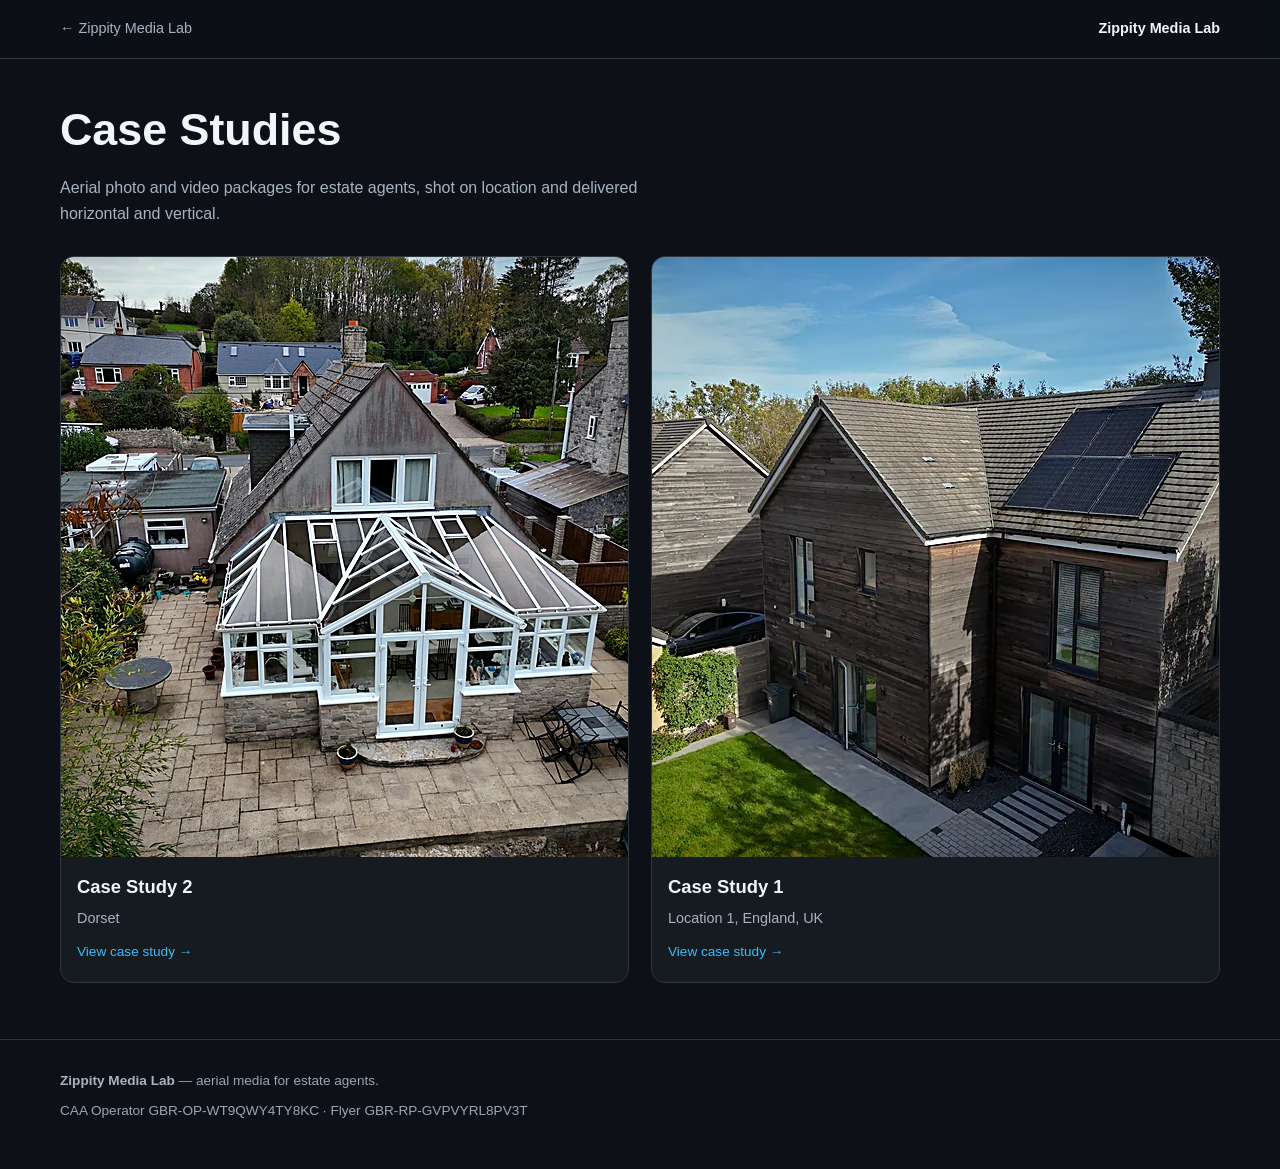
==== case_studies/index.html @ 19aff581 "Move site to Cloudflare Pages with Web3Forms" ====
<!DOCTYPE html>
<html lang="en-GB">
<head>
<meta charset="utf-8">
<meta name="viewport" content="width=device-width, initial-scale=1">
<meta name="color-scheme" content="dark">
<meta name="theme-color" content="#0d1117">
<title>Case Studies &mdash; Zippity Media Lab</title>
<link rel="stylesheet" href="_shared/case-study.css?v=20261110b">
</head>
<body>
<header class="cs-topbar"><div class="cs-wrap cs-topbar-inner"><a class="cs-back" href="../">&larr; Zippity Media Lab</a><span class="cs-brand">Zippity Media Lab</span></div></header>
<main class="cs-wrap">
<h1 class="cs-page-title">Case Studies</h1>
<p class="cs-page-lead">Aerial photo and video packages for estate agents, shot on location and delivered horizontal and vertical.</p>
<div class="cs-cards"><a class="cs-card" href="case-study-2/">
  <img src="case-study-2/images/conservatory/web/case-study-2-conservatory.webp" srcset="case-study-2/images/conservatory/web/case-study-2-conservatory.webp 800w, case-study-2/images/conservatory/web/case-study-2-conservatory-1920.webp 1920w" sizes="(max-width: 700px) 100vw, 33vw" alt="View of the custom built conservatory" width="800" height="600" loading="lazy" decoding="async">
  <div class="cs-card-body"><h2>Case Study 2</h2><p>Dorset</p><span>View case study &rarr;</span></div>
</a><a class="cs-card" href="case-study-1/">
  <img src="case-study-1/images/back/web/case-study-1-back.webp" srcset="case-study-1/images/back/web/case-study-1-back.webp 800w, case-study-1/images/back/web/case-study-1-back-1920.webp 1920w" sizes="(max-width: 700px) 100vw, 33vw" alt="Close aerial view of the rear elevation and garden" width="800" height="600" loading="lazy" decoding="async">
  <div class="cs-card-body"><h2>Case Study 1</h2><p>Location 1, England, UK</p><span>View case study &rarr;</span></div>
</a></div>
</main>
<footer class="cs-footer"><div class="cs-wrap"><p><strong>Zippity Media Lab</strong> &mdash; aerial media for estate agents.</p><p>CAA Operator GBR-OP-WT9QWY4TY8KC &middot; Flyer GBR-RP-GVPVYRL8PV3T</p></div></footer>
</body>
</html>
---- case_studies/_shared/case-study.css ----
:root{--bg:#0d1117;--card:#161b22;--card-hover:#21262d;--border:#30363d;--blue:#2f81f7;--cyan:#38bdf8;--text:#f0f6fc;--muted:#a8b3c1;--faint:#9aa5b1;--max:1200px;--radius:14px}
*{box-sizing:border-box}
html{scroll-behavior:smooth}
body{margin:0;background:var(--bg);color:var(--text);font-family:-apple-system,BlinkMacSystemFont,"Segoe UI",Roboto,Helvetica,Arial,sans-serif;line-height:1.65;-webkit-font-smoothing:antialiased}
img{display:block;max-width:100%}
a{color:var(--cyan)}
.cs-wrap{width:100%;max-width:var(--max);margin:0 auto;padding:0 20px}
.cs-topbar{position:sticky;top:0;z-index:20;background:rgba(13,17,23,.84);backdrop-filter:blur(10px);border-bottom:1px solid var(--border)}
.cs-topbar-inner{display:flex;align-items:center;justify-content:space-between;gap:16px;min-height:58px}
.cs-back,.cs-brand{font-size:.9rem;text-decoration:none}
.cs-back{color:var(--muted)}
.cs-back:hover{color:var(--text)}
.cs-brand{color:var(--text);font-weight:700}
.cs-hero{position:relative;max-width:100%;height:clamp(180px,26vw,300px);margin:24px auto;border:1px solid var(--border);border-radius:var(--radius);overflow:hidden;background:#05080c;box-shadow:0 24px 60px -30px rgba(0,0,0,.9)}
.cs-hero>img{width:100%;height:100%;object-fit:cover;object-position:var(--hero-pos,center);transform-origin:center;animation:cs-drift 26s ease-in-out infinite alternate}
.cs-hero::before{content:"";position:absolute;inset:0;z-index:1;pointer-events:none;background:radial-gradient(120% 95% at 50% 38%,transparent 42%,rgba(4,7,11,.5) 100%)}
.cs-hero::after{content:"";position:absolute;inset:0;z-index:1;pointer-events:none;background:linear-gradient(to top,rgba(8,11,15,.96),rgba(8,11,15,.35) 48%,rgba(8,11,15,0))}
.cs-hero-text{position:absolute;left:0;right:0;bottom:0;z-index:2;padding:clamp(16px,3.2vw,30px)}
@keyframes cs-drift{from{transform:scale(1.02)}to{transform:scale(1.08)}}
.cs-kicker{margin:0 0 6px;color:var(--cyan);font-size:.75rem;font-weight:700;letter-spacing:.14em;text-transform:uppercase}
.cs-hero h1{margin:0;font-size:clamp(1.5rem,3.6vw,2.4rem);line-height:1.1}
.cs-meta{margin:10px 0 0;color:var(--muted);font-size:.95rem}
.cs-intro{max-width:70ch;margin:28px auto 8px;color:var(--muted);font-size:1.05rem}
.cs-section{margin:44px 0}
.cs-section h2{margin:0 0 10px;font-size:clamp(1.3rem,2.4vw,1.8rem)}
.cs-prose{max-width:70ch;color:var(--muted)}
.cs-prose p{margin:0 0 12px}
.cs-grid{display:grid;grid-template-columns:repeat(auto-fit,minmax(280px,1fr));gap:22px;margin-top:20px}
.cs-figure{margin:0;background:var(--card);border:1px solid var(--border);border-radius:var(--radius);overflow:hidden}
.cs-zoom{position:relative;display:block;width:100%;padding:0;border:0;background:#0a0e14;cursor:zoom-in;overflow:hidden;line-height:0;touch-action:manipulation;user-select:none;-webkit-user-select:none}
.cs-zoom:focus-visible{outline:3px solid var(--cyan);outline-offset:-3px}
.cs-zoom>img{width:100%;aspect-ratio:4/3;object-fit:cover;display:block}
.cs-zoom-full{position:absolute;inset:0;width:100%;height:100%;object-fit:cover;transform-origin:0 0;opacity:0;visibility:hidden;pointer-events:none;will-change:transform}
.cs-zoom.is-zoomed{cursor:zoom-out;touch-action:none}
.cs-zoom.is-zoomed .cs-zoom-full{opacity:1;visibility:visible}
.cs-figure figcaption{display:flex;align-items:baseline;justify-content:space-between;gap:10px;padding:12px 15px;font-size:.9rem}
.cs-cap{color:var(--text);font-weight:600}
.cs-hint{color:var(--faint);font-size:.78rem;white-space:nowrap}
.cs-social{border-top:1px solid var(--border)}
.cs-social summary{cursor:pointer;padding:11px 15px;color:var(--muted);font-size:.85rem;list-style:none}
.cs-social summary::-webkit-details-marker{display:none}
.cs-social summary::before{content:"+";display:inline-block;width:1em;margin-right:7px;color:var(--cyan);font-weight:700}
.cs-social[open] summary::before{content:"-"}
.cs-social-grid{display:grid;grid-template-columns:repeat(3,minmax(0,1fr));gap:10px;padding:0 15px 15px}
.cs-social-item{display:flex;flex-direction:column;gap:6px;width:100%;padding:0;border:0;background:none;color:var(--muted);text-align:center;text-decoration:none;font:inherit;font-size:.72rem;line-height:1.3;cursor:pointer;appearance:none}
.cs-social-item:focus-visible{outline:2px solid var(--cyan);outline-offset:2px;border-radius:8px}
.cs-social-item img{width:100%;height:150px;object-fit:contain;background:#0a0e14;border:1px solid var(--border);border-radius:8px;transition:border-color .2s ease}
.cs-social-item:hover img{border-color:var(--cyan)}
.cs-social-item .cs-social-tag{display:inline-block;align-self:center;padding:1px 6px;border-radius:4px;background:var(--card-hover);color:var(--cyan);font-weight:700;font-size:.68rem}
.cs-actions{margin:24px 0 0}
.cs-btn{display:inline-flex;flex-direction:column;gap:2px;padding:13px 20px;border-radius:10px;background:linear-gradient(135deg,var(--blue),#1d4ed8);color:#fff;text-decoration:none;font-weight:600;box-shadow:0 10px 28px -12px rgba(47,129,247,.8)}
.cs-btn:hover{filter:brightness(1.08)}
.cs-btn-meta{font-size:.75rem;font-weight:400;color:rgba(255,255,255,.82)}
.cs-videos{display:grid;gap:26px}
.cs-video{margin:0;padding:18px;border:1px solid var(--border);border-radius:var(--radius);background:var(--card)}
.cs-video-row{display:flex;flex-wrap:wrap;gap:20px;align-items:flex-start}
.cs-video-frame{flex:1 1 380px;min-width:0}
.cs-video-frame.cs-phone{flex:0 0 260px;max-width:260px}
.cs-video-embed{display:block;width:100%;height:auto;aspect-ratio:16/9;border:0;border-radius:10px;background:#000}
.cs-video-frame.cs-phone .cs-video-embed{aspect-ratio:9/16}
.cs-video figcaption{margin-top:12px;color:var(--muted);font-size:.9rem}
.cs-video figcaption strong{color:var(--text)}
.cs-modal{position:fixed;inset:0;z-index:200;display:flex;align-items:center;justify-content:center;padding:20px;background:rgba(3,6,10,.93)}
.cs-modal[hidden]{display:none}
.cs-modal-panel{position:relative;display:flex;flex-direction:column;align-items:center;gap:12px;max-width:min(94vw,1200px);max-height:92vh;padding:16px;border:1px solid var(--border);border-radius:var(--radius);background:var(--card);box-shadow:0 30px 80px -20px rgba(0,0,0,.9);overflow:auto}
.cs-modal-media{display:block;max-width:100%;max-height:76vh;width:auto;height:auto;border-radius:8px;background:#000}
.cs-modal [hidden]{display:none!important}
.cs-modal-close{position:fixed;top:18px;right:18px;z-index:2;width:44px;height:44px;border-radius:50%;border:1px solid var(--border);background:rgba(13,17,23,.86);color:var(--text);font-size:1.6rem;line-height:1;cursor:pointer}
.cs-modal-close:hover{border-color:var(--cyan)}
.cs-modal-cap{margin:0;max-width:70ch;color:var(--muted);font-size:.9rem;text-align:center}
.cs-modal-dl{color:var(--cyan);font-size:.85rem}
body.cs-modal-open{overflow:hidden}
.cs-footer{margin-top:56px;padding:30px 0 40px;border-top:1px solid var(--border);color:var(--faint);font-size:.85rem}
.cs-footer p{margin:0 0 7px}
.cs-footer strong{color:var(--muted)}
.cs-cards{display:grid;grid-template-columns:repeat(auto-fit,minmax(280px,1fr));gap:22px;margin:28px 0 10px}
.cs-card{display:flex;flex-direction:column;overflow:hidden;border:1px solid var(--border);border-radius:var(--radius);background:var(--card);color:var(--text);text-decoration:none;transition:border-color .2s ease,transform .2s ease}
.cs-card:hover{border-color:var(--cyan);transform:translateY(-2px)}
.cs-card img{width:100%;aspect-ratio:4/3;object-fit:cover}
.cs-card-body{padding:15px 16px 18px}
.cs-card-body h2{margin:0 0 5px;font-size:1.15rem}
.cs-card-body p{margin:0;color:var(--muted);font-size:.9rem}
.cs-card-body span{display:inline-block;margin-top:10px;color:var(--cyan);font-size:.85rem}
.cs-page-title{font-size:clamp(1.9rem,4vw,2.8rem);margin:34px 0 8px}
.cs-page-lead{max-width:65ch;color:var(--muted);margin:0 0 10px}
@media (max-width:560px){.cs-hint{display:none}.cs-video-frame.cs-phone{flex:1 1 auto;max-width:none;width:70%;margin:0 auto}.cs-modal{padding:12px}.cs-modal-media{max-height:70vh}.cs-modal-close{top:10px;right:10px}}
@media (prefers-reduced-motion:reduce){html{scroll-behavior:auto}.cs-card{transition:none}.cs-hero>img{animation:none}}

#cs-dl-modal{z-index:300}
#cs-dl-modal[hidden]{display:none!important}
#cs-dl-modal:not([hidden]){display:flex!important;align-items:center;justify-content:center}
#cs-dl-modal .cs-modal-panel{max-width:520px;text-align:center;padding:28px 24px}

#cs-dl-modal:not([hidden]){display:flex!important;align-items:center;justify-content:center;position:fixed;inset:0;background:rgba(3,6,10,.93)}
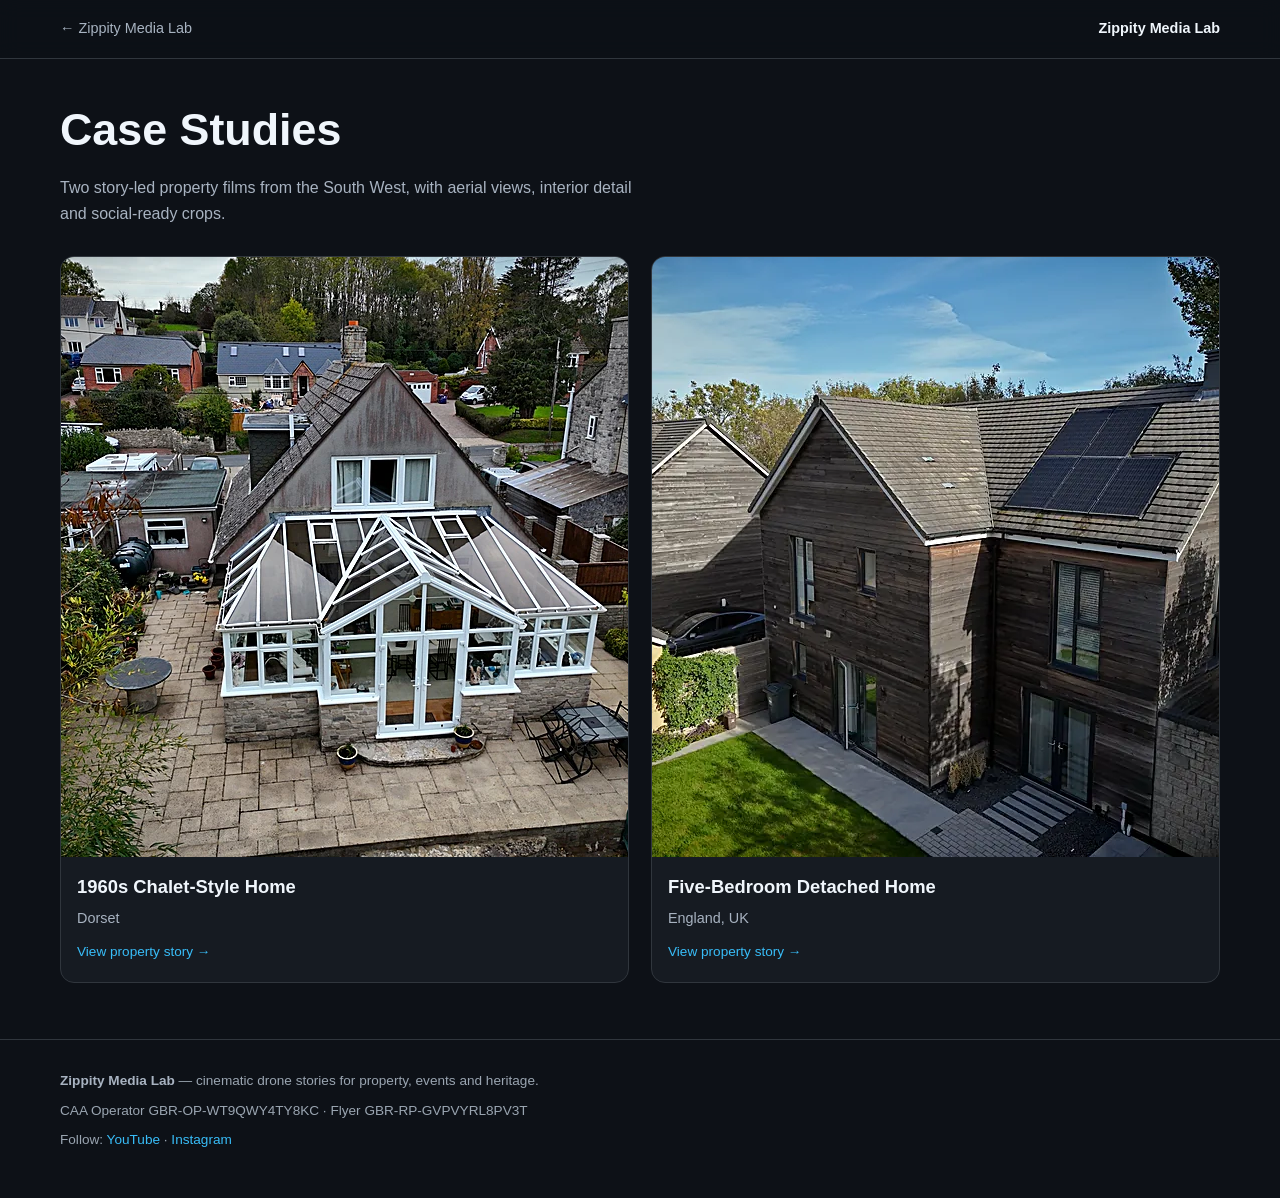
==== commit 907d1c84: "Changing copy to reflect business refocus" ====
--- a/case_studies/index.html
+++ b/case_studies/index.html
@@ -5,22 +5,37 @@
 <meta name="viewport" content="width=device-width, initial-scale=1">
 <meta name="color-scheme" content="dark">
 <meta name="theme-color" content="#0d1117">
-<title>Case Studies &mdash; Zippity Media Lab</title>
-<link rel="stylesheet" href="_shared/case-study.css?v=20261110b">
+<meta name="description" content="Two property films from the South West: a five-bedroom detached home and a 1960s chalet-style home in Dorset. See the aerial, interior and social edits.">
+<meta name="robots" content="index, follow, max-image-preview:large">
+<link rel="canonical" href="https://zippitymedialab.com/case_studies/">
+<meta property="og:type" content="website">
+<meta property="og:site_name" content="Zippity Media Lab">
+<meta property="og:locale" content="en_GB">
+<meta property="og:url" content="https://zippitymedialab.com/case_studies/">
+<meta property="og:title" content="Property Case Studies | Zippity Media Lab">
+<meta property="og:description" content="Two property films from the South West: a five-bedroom detached home and a 1960s chalet-style home in Dorset. See the aerial, interior and social edits.">
+<meta property="og:image" content="https://zippitymedialab.com/case_studies/case-study-2/images/conservatory/web/case-study-2-conservatory-1920.webp">
+<meta property="og:image:alt" content="Aerial view of a 1960s chalet-style home and its conservatory in Dorset">
+<meta name="twitter:card" content="summary_large_image">
+<meta name="twitter:title" content="Property Case Studies | Zippity Media Lab">
+<meta name="twitter:description" content="Two property films from the South West: a five-bedroom detached home and a 1960s chalet-style home in Dorset.">
+<meta name="twitter:image" content="https://zippitymedialab.com/case_studies/case-study-2/images/conservatory/web/case-study-2-conservatory-1920.webp">
+<title>Property Case Studies | Zippity Media Lab</title>
+<link rel="stylesheet" href="_shared/case-study.css?v=20261118a">
 </head>
 <body>
 <header class="cs-topbar"><div class="cs-wrap cs-topbar-inner"><a class="cs-back" href="../">&larr; Zippity Media Lab</a><span class="cs-brand">Zippity Media Lab</span></div></header>
 <main class="cs-wrap">
 <h1 class="cs-page-title">Case Studies</h1>
-<p class="cs-page-lead">Aerial photo and video packages for estate agents, shot on location and delivered horizontal and vertical.</p>
+<p class="cs-page-lead">Two story-led property films from the South West, with aerial views, interior detail and social-ready crops.</p>
 <div class="cs-cards"><a class="cs-card" href="case-study-2/">
-  <img src="case-study-2/images/conservatory/web/case-study-2-conservatory.webp" srcset="case-study-2/images/conservatory/web/case-study-2-conservatory.webp 800w, case-study-2/images/conservatory/web/case-study-2-conservatory-1920.webp 1920w" sizes="(max-width: 700px) 100vw, 33vw" alt="View of the custom built conservatory" width="800" height="600" loading="lazy" decoding="async">
-  <div class="cs-card-body"><h2>Case Study 2</h2><p>Dorset</p><span>View case study &rarr;</span></div>
+  <img src="case-study-2/images/conservatory/web/case-study-2-conservatory.webp" srcset="case-study-2/images/conservatory/web/case-study-2-conservatory.webp 800w, case-study-2/images/conservatory/web/case-study-2-conservatory-1920.webp 1920w" sizes="(max-width: 700px) 100vw, 33vw" alt="View of the custom-built conservatory" width="800" height="600" loading="lazy" decoding="async">
+  <div class="cs-card-body"><h2>1960s Chalet-Style Home</h2><p>Dorset</p><span>View property story &rarr;</span></div>
 </a><a class="cs-card" href="case-study-1/">
   <img src="case-study-1/images/back/web/case-study-1-back.webp" srcset="case-study-1/images/back/web/case-study-1-back.webp 800w, case-study-1/images/back/web/case-study-1-back-1920.webp 1920w" sizes="(max-width: 700px) 100vw, 33vw" alt="Close aerial view of the rear elevation and garden" width="800" height="600" loading="lazy" decoding="async">
-  <div class="cs-card-body"><h2>Case Study 1</h2><p>Location 1, England, UK</p><span>View case study &rarr;</span></div>
+  <div class="cs-card-body"><h2>Five-Bedroom Detached Home</h2><p>England, UK</p><span>View property story &rarr;</span></div>
 </a></div>
 </main>
-<footer class="cs-footer"><div class="cs-wrap"><p><strong>Zippity Media Lab</strong> &mdash; aerial media for estate agents.</p><p>CAA Operator GBR-OP-WT9QWY4TY8KC &middot; Flyer GBR-RP-GVPVYRL8PV3T</p></div></footer>
+<footer class="cs-footer"><div class="cs-wrap"><p><strong>Zippity Media Lab</strong> &mdash; cinematic drone stories for property, events and heritage.</p><p>CAA Operator GBR-OP-WT9QWY4TY8KC &middot; Flyer GBR-RP-GVPVYRL8PV3T</p><p class="cs-social-links">Follow: <a href="https://www.youtube.com/@ZippityMediaLab" target="_blank" rel="noopener" aria-label="Zippity Media Lab on YouTube (opens in a new tab)">YouTube</a> <span aria-hidden="true">&middot;</span> <a href="https://www.instagram.com/zippitymedialab/" target="_blank" rel="noopener" aria-label="Zippity Media Lab on Instagram (opens in a new tab)">Instagram</a></p></div></footer>
 </body>
 </html>
--- a/case_studies/_shared/case-study.css
+++ b/case_studies/_shared/case-study.css
@@ -73,6 +73,9 @@
 .cs-footer{margin-top:56px;padding:30px 0 40px;border-top:1px solid var(--border);color:var(--faint);font-size:.85rem}
 .cs-footer p{margin:0 0 7px}
 .cs-footer strong{color:var(--muted)}
+.cs-footer a{color:var(--cyan);text-decoration:none}
+.cs-footer a:hover{text-decoration:underline}
+.cs-social-links{margin-top:10px}
 .cs-cards{display:grid;grid-template-columns:repeat(auto-fit,minmax(280px,1fr));gap:22px;margin:28px 0 10px}
 .cs-card{display:flex;flex-direction:column;overflow:hidden;border:1px solid var(--border);border-radius:var(--radius);background:var(--card);color:var(--text);text-decoration:none;transition:border-color .2s ease,transform .2s ease}
 .cs-card:hover{border-color:var(--cyan);transform:translateY(-2px)}
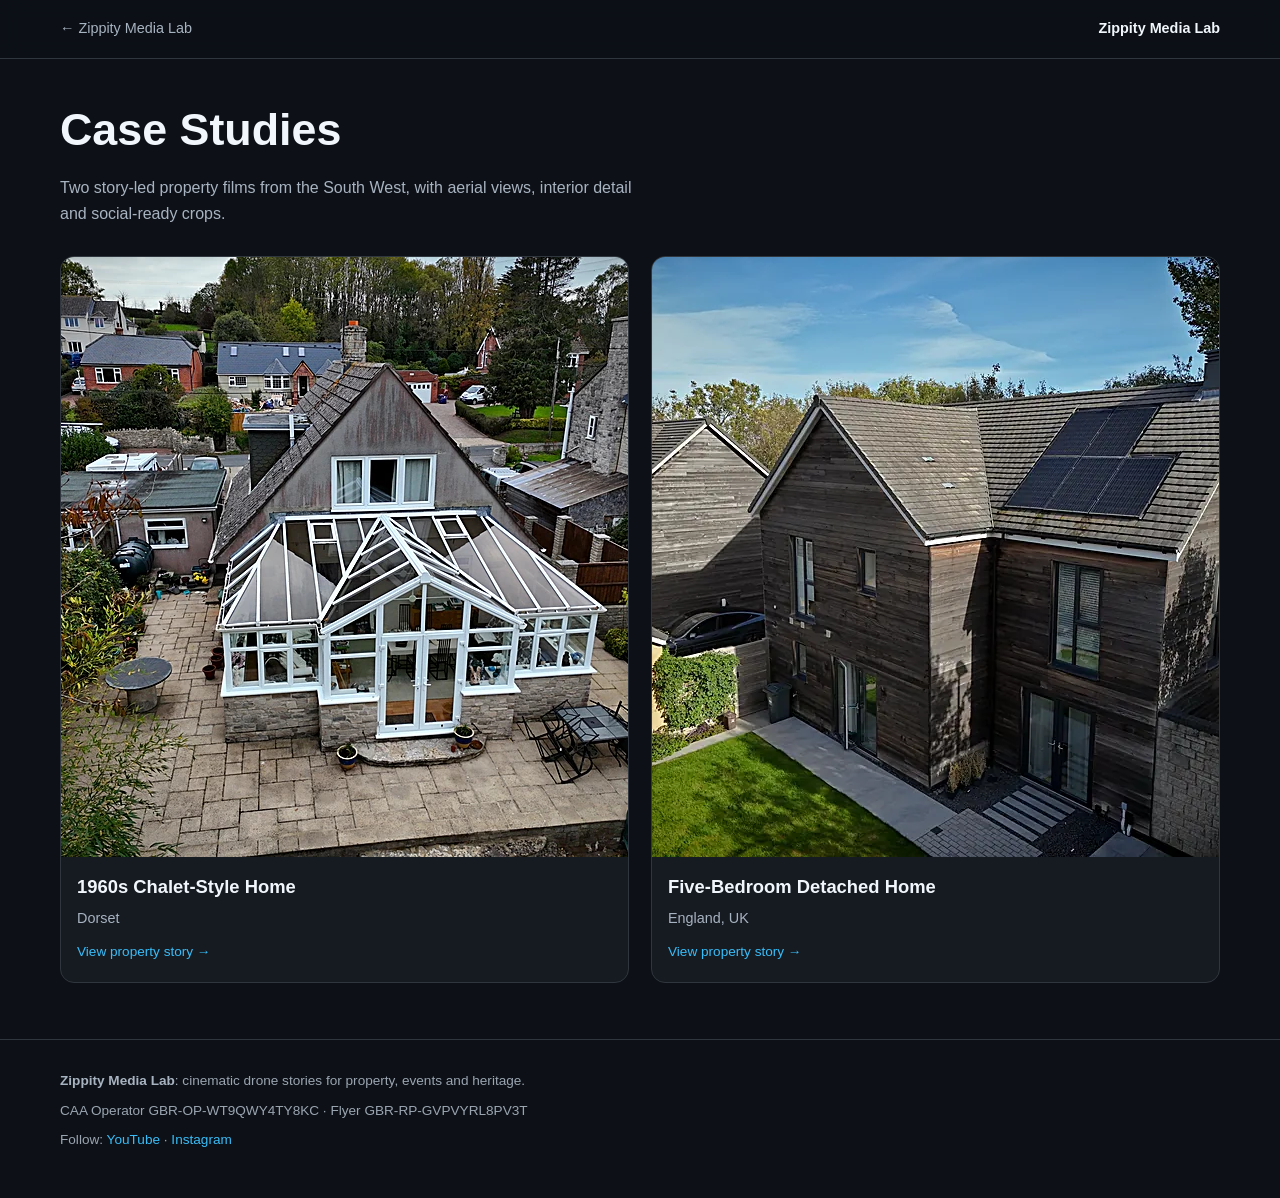
==== commit 3937bd6c: "Refactor code structure for improved readability and maintainability" ====
--- a/case_studies/index.html
+++ b/case_studies/index.html
@@ -36,6 +36,6 @@
   <div class="cs-card-body"><h2>Five-Bedroom Detached Home</h2><p>England, UK</p><span>View property story &rarr;</span></div>
 </a></div>
 </main>
-<footer class="cs-footer"><div class="cs-wrap"><p><strong>Zippity Media Lab</strong> &mdash; cinematic drone stories for property, events and heritage.</p><p>CAA Operator GBR-OP-WT9QWY4TY8KC &middot; Flyer GBR-RP-GVPVYRL8PV3T</p><p class="cs-social-links">Follow: <a href="https://www.youtube.com/@ZippityMediaLab" target="_blank" rel="noopener" aria-label="Zippity Media Lab on YouTube (opens in a new tab)">YouTube</a> <span aria-hidden="true">&middot;</span> <a href="https://www.instagram.com/zippitymedialab/" target="_blank" rel="noopener" aria-label="Zippity Media Lab on Instagram (opens in a new tab)">Instagram</a></p></div></footer>
+<footer class="cs-footer"><div class="cs-wrap"><p><strong>Zippity Media Lab</strong>: cinematic drone stories for property, events and heritage.</p><p>CAA Operator GBR-OP-WT9QWY4TY8KC &middot; Flyer GBR-RP-GVPVYRL8PV3T</p><p class="cs-social-links">Follow: <a href="https://www.youtube.com/@ZippityMediaLab" target="_blank" rel="noopener" aria-label="Zippity Media Lab on YouTube (opens in a new tab)">YouTube</a> <span aria-hidden="true">&middot;</span> <a href="https://www.instagram.com/zippitymedialab/" target="_blank" rel="noopener" aria-label="Zippity Media Lab on Instagram (opens in a new tab)">Instagram</a></p></div></footer>
 </body>
 </html>
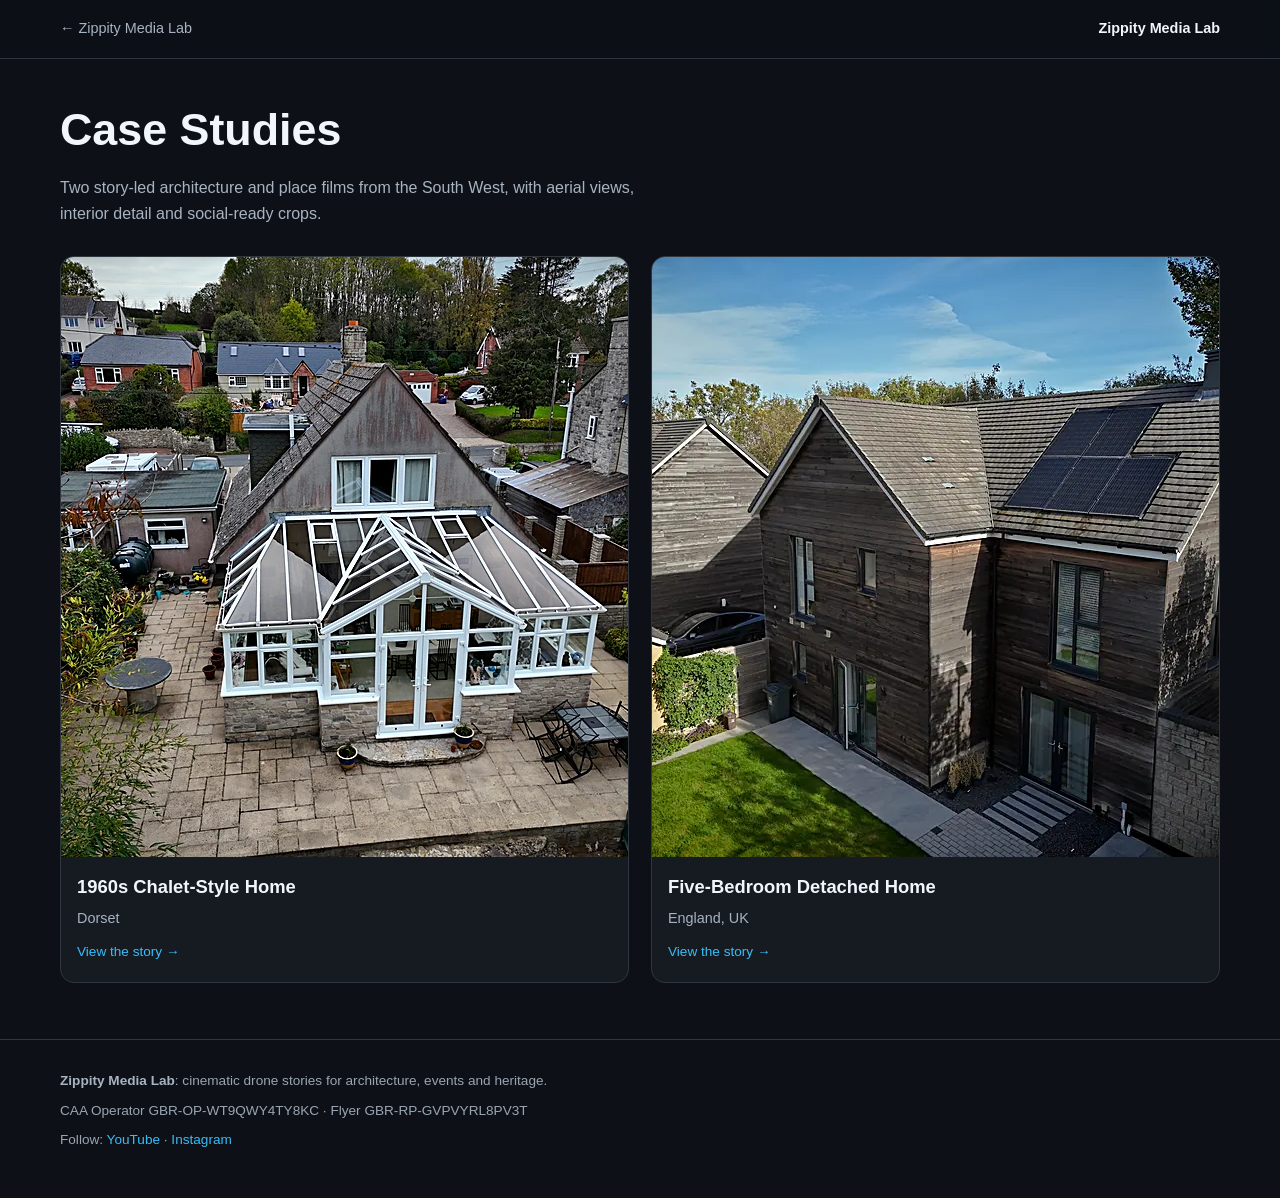
==== commit acc5e518: "Update metadata and descriptions for architecture and place focus across multiple case studies" ====
--- a/case_studies/index.html
+++ b/case_studies/index.html
@@ -5,37 +5,37 @@
 <meta name="viewport" content="width=device-width, initial-scale=1">
 <meta name="color-scheme" content="dark">
 <meta name="theme-color" content="#0d1117">
-<meta name="description" content="Two property films from the South West: a five-bedroom detached home and a 1960s chalet-style home in Dorset. See the aerial, interior and social edits.">
+<meta name="description" content="Two architecture and place films from the South West: a five-bedroom detached home and a 1960s chalet-style home in Dorset. See the aerial, interior and social edits.">
 <meta name="robots" content="index, follow, max-image-preview:large">
 <link rel="canonical" href="https://zippitymedialab.com/case_studies/">
 <meta property="og:type" content="website">
 <meta property="og:site_name" content="Zippity Media Lab">
 <meta property="og:locale" content="en_GB">
 <meta property="og:url" content="https://zippitymedialab.com/case_studies/">
-<meta property="og:title" content="Property Case Studies | Zippity Media Lab">
-<meta property="og:description" content="Two property films from the South West: a five-bedroom detached home and a 1960s chalet-style home in Dorset. See the aerial, interior and social edits.">
+<meta property="og:title" content="Architecture &amp; Place Case Studies | Zippity Media Lab">
+<meta property="og:description" content="Two architecture and place films from the South West: a five-bedroom detached home and a 1960s chalet-style home in Dorset. See the aerial, interior and social edits.">
 <meta property="og:image" content="https://zippitymedialab.com/case_studies/case-study-2/images/conservatory/web/case-study-2-conservatory-1920.webp">
 <meta property="og:image:alt" content="Aerial view of a 1960s chalet-style home and its conservatory in Dorset">
 <meta name="twitter:card" content="summary_large_image">
-<meta name="twitter:title" content="Property Case Studies | Zippity Media Lab">
-<meta name="twitter:description" content="Two property films from the South West: a five-bedroom detached home and a 1960s chalet-style home in Dorset.">
+<meta name="twitter:title" content="Architecture &amp; Place Case Studies | Zippity Media Lab">
+<meta name="twitter:description" content="Two architecture and place films from the South West: a five-bedroom detached home and a 1960s chalet-style home in Dorset.">
 <meta name="twitter:image" content="https://zippitymedialab.com/case_studies/case-study-2/images/conservatory/web/case-study-2-conservatory-1920.webp">
-<title>Property Case Studies | Zippity Media Lab</title>
+<title>Architecture &amp; Place Case Studies | Zippity Media Lab</title>
 <link rel="stylesheet" href="_shared/case-study.css?v=20261118a">
 </head>
 <body>
 <header class="cs-topbar"><div class="cs-wrap cs-topbar-inner"><a class="cs-back" href="../">&larr; Zippity Media Lab</a><span class="cs-brand">Zippity Media Lab</span></div></header>
 <main class="cs-wrap">
 <h1 class="cs-page-title">Case Studies</h1>
-<p class="cs-page-lead">Two story-led property films from the South West, with aerial views, interior detail and social-ready crops.</p>
+<p class="cs-page-lead">Two story-led architecture and place films from the South West, with aerial views, interior detail and social-ready crops.</p>
 <div class="cs-cards"><a class="cs-card" href="case-study-2/">
   <img src="case-study-2/images/conservatory/web/case-study-2-conservatory.webp" srcset="case-study-2/images/conservatory/web/case-study-2-conservatory.webp 800w, case-study-2/images/conservatory/web/case-study-2-conservatory-1920.webp 1920w" sizes="(max-width: 700px) 100vw, 33vw" alt="View of the custom-built conservatory" width="800" height="600" loading="lazy" decoding="async">
-  <div class="cs-card-body"><h2>1960s Chalet-Style Home</h2><p>Dorset</p><span>View property story &rarr;</span></div>
+  <div class="cs-card-body"><h2>1960s Chalet-Style Home</h2><p>Dorset</p><span>View the story &rarr;</span></div>
 </a><a class="cs-card" href="case-study-1/">
   <img src="case-study-1/images/back/web/case-study-1-back.webp" srcset="case-study-1/images/back/web/case-study-1-back.webp 800w, case-study-1/images/back/web/case-study-1-back-1920.webp 1920w" sizes="(max-width: 700px) 100vw, 33vw" alt="Close aerial view of the rear elevation and garden" width="800" height="600" loading="lazy" decoding="async">
-  <div class="cs-card-body"><h2>Five-Bedroom Detached Home</h2><p>England, UK</p><span>View property story &rarr;</span></div>
+  <div class="cs-card-body"><h2>Five-Bedroom Detached Home</h2><p>England, UK</p><span>View the story &rarr;</span></div>
 </a></div>
 </main>
-<footer class="cs-footer"><div class="cs-wrap"><p><strong>Zippity Media Lab</strong>: cinematic drone stories for property, events and heritage.</p><p>CAA Operator GBR-OP-WT9QWY4TY8KC &middot; Flyer GBR-RP-GVPVYRL8PV3T</p><p class="cs-social-links">Follow: <a href="https://www.youtube.com/@ZippityMediaLab" target="_blank" rel="noopener" aria-label="Zippity Media Lab on YouTube (opens in a new tab)">YouTube</a> <span aria-hidden="true">&middot;</span> <a href="https://www.instagram.com/zippitymedialab/" target="_blank" rel="noopener" aria-label="Zippity Media Lab on Instagram (opens in a new tab)">Instagram</a></p></div></footer>
+<footer class="cs-footer"><div class="cs-wrap"><p><strong>Zippity Media Lab</strong>: cinematic drone stories for architecture, events and heritage.</p><p>CAA Operator GBR-OP-WT9QWY4TY8KC &middot; Flyer GBR-RP-GVPVYRL8PV3T</p><p class="cs-social-links">Follow: <a href="https://www.youtube.com/@ZippityMediaLab" target="_blank" rel="noopener" aria-label="Zippity Media Lab on YouTube (opens in a new tab)">YouTube</a> <span aria-hidden="true">&middot;</span> <a href="https://www.instagram.com/zippitymedialab/" target="_blank" rel="noopener" aria-label="Zippity Media Lab on Instagram (opens in a new tab)">Instagram</a></p></div></footer>
 </body>
 </html>
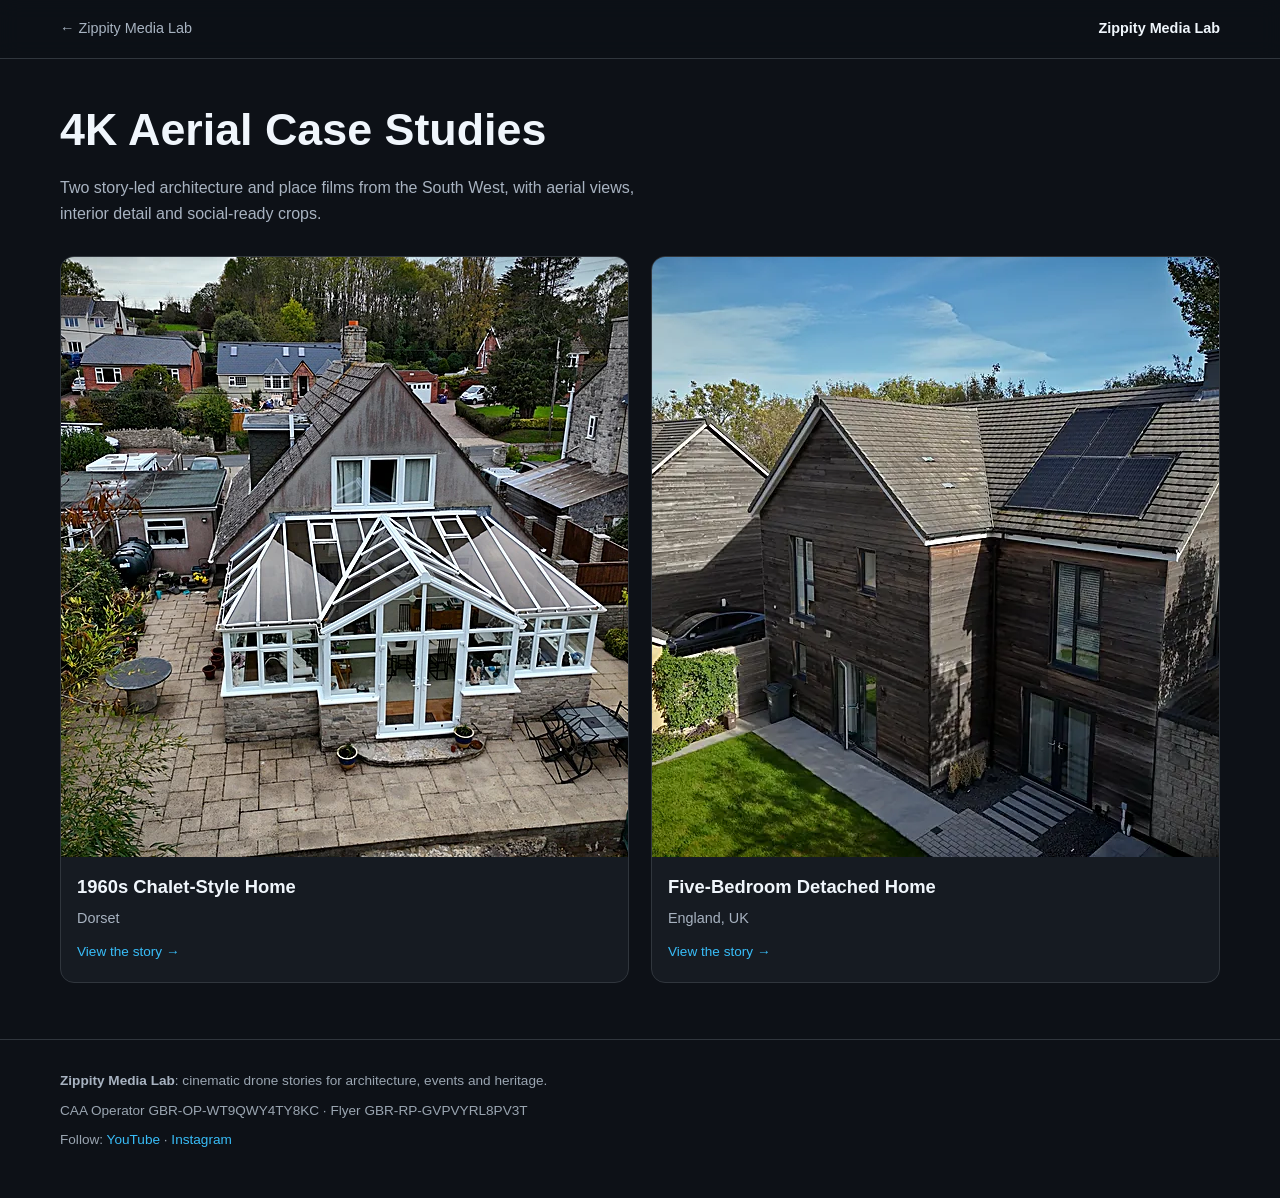
==== commit 9946c3c2: "Update case study pages and main site metadata for improved SEO and clarity - Enhanced metadata for " ====
--- a/case_studies/index.html
+++ b/case_studies/index.html
@@ -5,31 +5,31 @@
 <meta name="viewport" content="width=device-width, initial-scale=1">
 <meta name="color-scheme" content="dark">
 <meta name="theme-color" content="#0d1117">
-<meta name="description" content="Two architecture and place films from the South West: a five-bedroom detached home and a 1960s chalet-style home in Dorset. See the aerial, interior and social edits.">
+<meta name="description" content="See 4K aerial cinematography case studies from our South West studio, including architecture and place films in Somerset and Dorset.">
 <meta name="robots" content="index, follow, max-image-preview:large">
-<link rel="canonical" href="https://zippitymedialab.com/case_studies/">
+<link rel="canonical" href="https://www.zippitymedialab.com/case_studies/">
 <meta property="og:type" content="website">
 <meta property="og:site_name" content="Zippity Media Lab">
 <meta property="og:locale" content="en_GB">
-<meta property="og:url" content="https://zippitymedialab.com/case_studies/">
-<meta property="og:title" content="Architecture &amp; Place Case Studies | Zippity Media Lab">
-<meta property="og:description" content="Two architecture and place films from the South West: a five-bedroom detached home and a 1960s chalet-style home in Dorset. See the aerial, interior and social edits.">
-<meta property="og:image" content="https://zippitymedialab.com/case_studies/case-study-2/images/conservatory/web/case-study-2-conservatory-1920.webp">
+<meta property="og:url" content="https://www.zippitymedialab.com/case_studies/">
+<meta property="og:title" content="4K Aerial Case Studies in Somerset, Bristol &amp; Bath | Zippity Media Lab">
+<meta property="og:description" content="See 4K aerial cinematography case studies from our South West studio, including architecture and place films in Somerset and Dorset.">
+<meta property="og:image" content="https://www.zippitymedialab.com/case_studies/case-study-2/images/conservatory/web/case-study-2-conservatory-1920.webp">
 <meta property="og:image:alt" content="Aerial view of a 1960s chalet-style home and its conservatory in Dorset">
 <meta name="twitter:card" content="summary_large_image">
-<meta name="twitter:title" content="Architecture &amp; Place Case Studies | Zippity Media Lab">
-<meta name="twitter:description" content="Two architecture and place films from the South West: a five-bedroom detached home and a 1960s chalet-style home in Dorset.">
-<meta name="twitter:image" content="https://zippitymedialab.com/case_studies/case-study-2/images/conservatory/web/case-study-2-conservatory-1920.webp">
-<title>Architecture &amp; Place Case Studies | Zippity Media Lab</title>
+<meta name="twitter:title" content="4K Aerial Case Studies in Somerset, Bristol &amp; Bath | Zippity Media Lab">
+<meta name="twitter:description" content="See 4K aerial cinematography case studies from our South West studio, including architecture and place films in Somerset and Dorset.">
+<meta name="twitter:image" content="https://www.zippitymedialab.com/case_studies/case-study-2/images/conservatory/web/case-study-2-conservatory-1920.webp">
+<title>4K Aerial Case Studies in Somerset, Bristol &amp; Bath | Zippity Media Lab</title>
 <link rel="stylesheet" href="_shared/case-study.css?v=20261118a">
 </head>
 <body>
 <header class="cs-topbar"><div class="cs-wrap cs-topbar-inner"><a class="cs-back" href="../">&larr; Zippity Media Lab</a><span class="cs-brand">Zippity Media Lab</span></div></header>
 <main class="cs-wrap">
-<h1 class="cs-page-title">Case Studies</h1>
+<h1 class="cs-page-title">4K Aerial Case Studies</h1>
 <p class="cs-page-lead">Two story-led architecture and place films from the South West, with aerial views, interior detail and social-ready crops.</p>
 <div class="cs-cards"><a class="cs-card" href="case-study-2/">
-  <img src="case-study-2/images/conservatory/web/case-study-2-conservatory.webp" srcset="case-study-2/images/conservatory/web/case-study-2-conservatory.webp 800w, case-study-2/images/conservatory/web/case-study-2-conservatory-1920.webp 1920w" sizes="(max-width: 700px) 100vw, 33vw" alt="View of the custom-built conservatory" width="800" height="600" loading="lazy" decoding="async">
+  <img src="case-study-2/images/conservatory/web/case-study-2-conservatory.webp" srcset="case-study-2/images/conservatory/web/case-study-2-conservatory.webp 800w, case-study-2/images/conservatory/web/case-study-2-conservatory-1920.webp 1920w" sizes="(max-width: 700px) 100vw, 33vw" alt="Aerial view of a 1960s chalet-style home and conservatory" width="800" height="600" loading="lazy" decoding="async">
   <div class="cs-card-body"><h2>1960s Chalet-Style Home</h2><p>Dorset</p><span>View the story &rarr;</span></div>
 </a><a class="cs-card" href="case-study-1/">
   <img src="case-study-1/images/back/web/case-study-1-back.webp" srcset="case-study-1/images/back/web/case-study-1-back.webp 800w, case-study-1/images/back/web/case-study-1-back-1920.webp 1920w" sizes="(max-width: 700px) 100vw, 33vw" alt="Close aerial view of the rear elevation and garden" width="800" height="600" loading="lazy" decoding="async">
